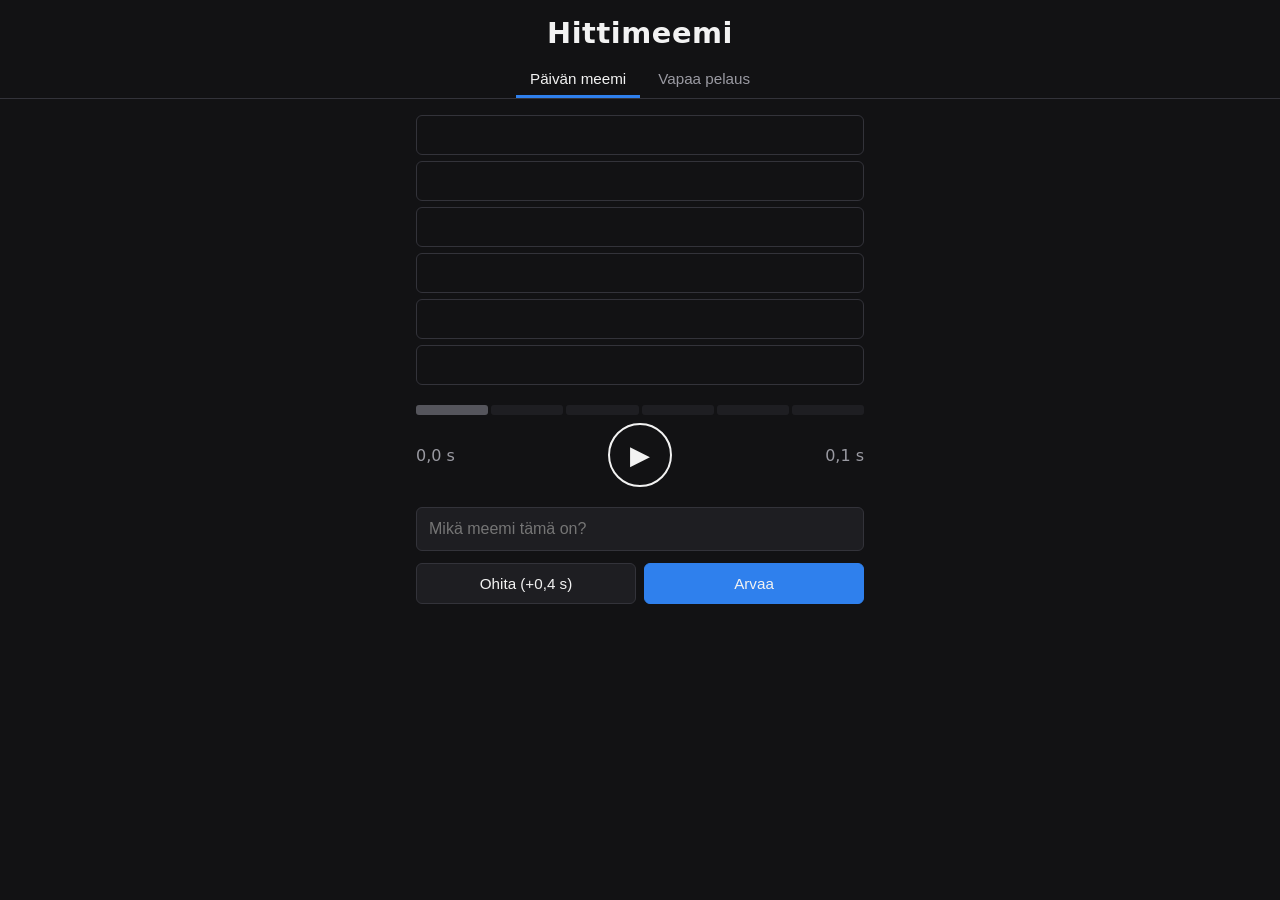
==== index.html @ 95fd3cf7 "First Version" ====
<!doctype html>
<html lang="fi">
<head>
  <meta charset="utf-8">
  <meta name="viewport" content="width=device-width, initial-scale=1">
  <title>Hittimeemi</title>
  <link rel="stylesheet" href="style.css">
</head>
<body>
  <header>
    <h1>Hittimeemi</h1>
    <nav class="modes">
      <button data-mode="daily" class="active">Päivän meemi</button>
      <button data-mode="free">Vapaa pelaus</button>
    </nav>
  </header>

  <main>
    <ol id="board"></ol>

    <div id="bar"></div>
    <div class="player">
      <span id="time">0,0 s</span>
      <button id="play" aria-label="Soita">▶</button>
      <span id="limit">0,1 s</span>
    </div>

    <div id="input-area">
      <div class="search">
        <input id="guess" type="text" autocomplete="off" placeholder="Mikä meemi tämä on?">
        <ul id="suggestions" hidden></ul>
      </div>
      <div class="actions">
        <button id="skip">Ohita (+0,4 s)</button>
        <button id="submit" class="primary">Arvaa</button>
      </div>
      <p id="message"></p>
    </div>

    <div id="result" hidden>
      <h2 id="result-title"></h2>
      <p id="result-answer"></p>
      <div class="actions">
        <button id="play-full">▶ Kuuntele koko pätkä</button>
        <button id="share" class="primary">Jaa tulos</button>
        <button id="next" class="primary">Seuraava meemi</button>
      </div>
      <p id="countdown"></p>
      <div id="stats"></div>
    </div>

    <div id="yt-wrap"><div id="yt-player"></div></div>
  </main>

  <script src="memes.js"></script>
  <script src="game.js"></script>
</body>
</html>
---- style.css ----
:root {
  --bg: #121214;
  --panel: #1e1e22;
  --border: #33333a;
  --text: #f2f2f2;
  --muted: #9a9aa2;
  --accent: #2f80ed;
  --green: #3cb371;
  --red: #e5484d;
  --grey: #55555c;
}

* { box-sizing: border-box; }

body {
  margin: 0;
  background: var(--bg);
  color: var(--text);
  font-family: system-ui, -apple-system, "Segoe UI", sans-serif;
}

header {
  text-align: center;
  padding: 16px 16px 0;
  border-bottom: 1px solid var(--border);
}

h1 { margin: 0 0 12px; font-size: 1.8rem; letter-spacing: 0.02em; }

.modes { display: flex; justify-content: center; gap: 4px; }
.modes button {
  background: none;
  border: none;
  border-bottom: 3px solid transparent;
  color: var(--muted);
  padding: 8px 14px;
  font-size: 0.95rem;
  cursor: pointer;
}
.modes button.active { color: var(--text); border-bottom-color: var(--accent); }

main { max-width: 480px; margin: 0 auto; padding: 16px; }

#board { list-style: none; padding: 0; margin: 0 0 20px; display: grid; gap: 6px; }
#board li {
  min-height: 40px;
  border: 1px solid var(--border);
  border-radius: 6px;
  padding: 9px 12px;
  font-size: 0.95rem;
}
#board li.wrong { border-color: var(--red); }
#board li.skip { color: var(--muted); }
#board li.correct { border-color: var(--green); color: var(--green); font-weight: 600; }

#bar { display: flex; gap: 3px; height: 10px; margin-bottom: 8px; }
#bar .seg { flex: 1; background: var(--panel); border-radius: 3px; overflow: hidden; }
#bar .seg.unlocked { background: var(--grey); }
#bar .seg .fill { height: 100%; width: 0; background: var(--accent); }

.player {
  display: flex;
  align-items: center;
  justify-content: space-between;
  margin-bottom: 20px;
  color: var(--muted);
  font-variant-numeric: tabular-nums;
}

#play {
  width: 64px;
  height: 64px;
  border-radius: 50%;
  border: 2px solid var(--text);
  background: none;
  color: var(--text);
  font-size: 1.6rem;
  cursor: pointer;
}
#play:disabled { opacity: 0.4; cursor: default; }

.search { position: relative; }
#guess {
  width: 100%;
  padding: 12px;
  font-size: 1rem;
  background: var(--panel);
  color: var(--text);
  border: 1px solid var(--border);
  border-radius: 6px;
}
#guess:focus { outline: 2px solid var(--accent); border-color: transparent; }

#suggestions {
  position: absolute;
  bottom: 100%;
  left: 0;
  right: 0;
  margin: 0 0 4px;
  padding: 0;
  list-style: none;
  background: var(--panel);
  border: 1px solid var(--border);
  border-radius: 6px;
  max-height: 240px;
  overflow-y: auto;
  z-index: 10;
}
#suggestions li { padding: 10px 12px; cursor: pointer; }
#suggestions li:hover, #suggestions li.active { background: var(--border); }

.actions { display: flex; gap: 8px; justify-content: space-between; margin-top: 12px; flex-wrap: wrap; }
.actions button {
  flex: 1;
  padding: 11px 14px;
  font-size: 0.95rem;
  border-radius: 6px;
  border: 1px solid var(--border);
  background: var(--panel);
  color: var(--text);
  cursor: pointer;
}
.actions button.primary { background: var(--accent); border-color: var(--accent); }
.actions button:disabled { opacity: 0.4; cursor: default; }

#message { min-height: 1.4em; color: var(--muted); text-align: center; }

#result { text-align: center; }
#result h2 { margin: 0 0 6px; }
#result-answer { font-size: 1.2rem; margin: 0 0 8px; }
#countdown { color: var(--muted); }

/* YouTube-soitin on ruudun ulkopuolella arvailun ajan */
#yt-wrap { position: fixed; left: -10000px; top: 0; width: 320px; height: 180px; }
#yt-wrap.revealed { position: static; width: 100%; height: auto; aspect-ratio: 16 / 9; margin-top: 16px; }
#yt-wrap iframe { width: 100%; height: 100%; border: 0; border-radius: 6px; }

#stats { display: grid; grid-template-columns: repeat(4, 1fr); gap: 8px; margin-top: 16px; }
#stats div { background: var(--panel); border-radius: 6px; padding: 10px 4px; }
#stats b { display: block; font-size: 1.4rem; }
#stats span { font-size: 0.75rem; color: var(--muted); }
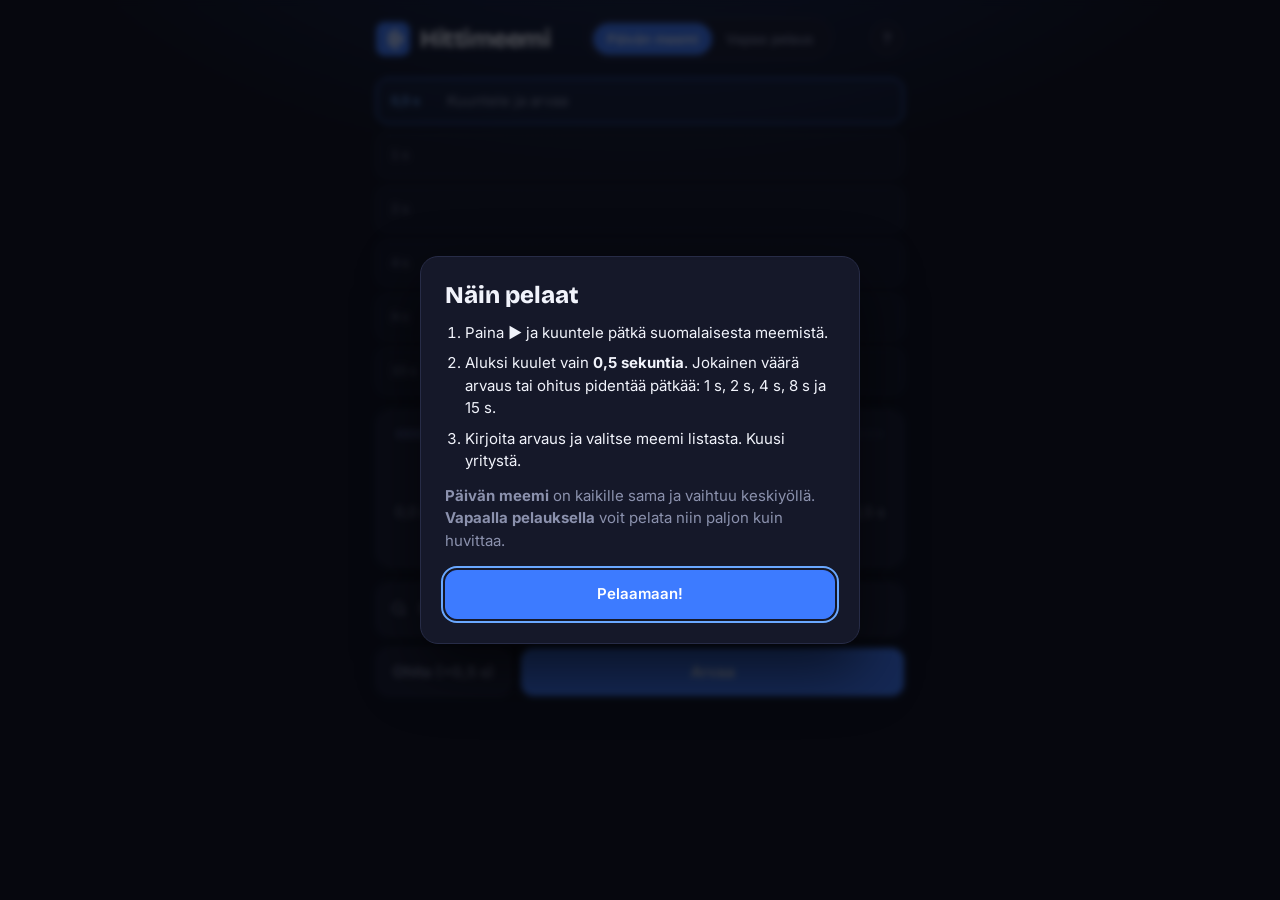
==== commit b2e2b32e: "Improvements" ====
--- a/index.html
+++ b/index.html
@@ -4,53 +4,98 @@
   <meta charset="utf-8">
   <meta name="viewport" content="width=device-width, initial-scale=1">
   <title>Hittimeemi</title>
+  <meta name="description" content="Tunnistatko suomimeemin puolessa sekunnissa? Uusi meemi joka päivä.">
+
+  <!-- Linkin esikatselu Discordissa, WhatsAppissa, X:ssä jne. -->
+  <meta property="og:type" content="website">
+  <meta property="og:site_name" content="Hittimeemi">
+  <meta property="og:title" content="Hittimeemi – arvaa suomimeemi">
+  <meta property="og:description" content="Tunnistatko suomimeemin puolessa sekunnissa? Uusi meemi joka päivä.">
+  <meta property="og:url" content="https://hittimeemi.kuirinlahti.dev/">
+  <meta property="og:image" content="https://hittimeemi.kuirinlahti.dev/og-image.png">
+  <meta property="og:image:width" content="1200">
+  <meta property="og:image:height" content="630">
+  <meta name="twitter:card" content="summary_large_image">
+  <meta name="theme-color" content="#2f80ed">
+
+  <link rel="icon" href="data:image/svg+xml,%3Csvg xmlns='http://www.w3.org/2000/svg' viewBox='0 0 32 32'%3E%3Crect width='32' height='32' rx='8' fill='%233d7bff'/%3E%3Cg fill='white'%3E%3Crect x='7' y='13' width='3' height='6' rx='1.5'/%3E%3Crect x='12' y='9' width='3' height='14' rx='1.5'/%3E%3Crect x='17' y='6' width='3' height='20' rx='1.5'/%3E%3Crect x='22' y='11' width='3' height='10' rx='1.5'/%3E%3C/g%3E%3C/svg%3E">
+  <link rel="preconnect" href="https://fonts.googleapis.com">
+  <link rel="preconnect" href="https://fonts.gstatic.com" crossorigin>
+  <link href="https://fonts.googleapis.com/css2?family=Bricolage+Grotesque:opsz,wght@12..96,700;12..96,800&family=Inter:wght@400;500;600&display=swap" rel="stylesheet">
   <link rel="stylesheet" href="style.css">
 </head>
 <body>
   <header>
-    <h1>Hittimeemi</h1>
-    <nav class="modes">
+    <div class="brand">
+      <svg class="logo" viewBox="0 0 32 32" aria-hidden="true">
+        <rect width="32" height="32" rx="8" />
+        <g><rect x="7" y="13" width="3" height="6" rx="1.5"/><rect x="12" y="9" width="3" height="14" rx="1.5"/><rect x="17" y="6" width="3" height="20" rx="1.5"/><rect x="22" y="11" width="3" height="10" rx="1.5"/></g>
+      </svg>
+      <h1>Hittimeemi</h1>
+    </div>
+    <nav class="modes" aria-label="Pelitila">
       <button data-mode="daily" class="active">Päivän meemi</button>
       <button data-mode="free">Vapaa pelaus</button>
     </nav>
+    <button id="help-btn" class="icon-btn" aria-label="Ohjeet">?</button>
   </header>
 
   <main>
     <ol id="board"></ol>
 
-    <div id="bar"></div>
-    <div class="player">
-      <span id="time">0,0 s</span>
-      <button id="play" aria-label="Soita">▶</button>
-      <span id="limit">0,1 s</span>
-    </div>
+    <section class="card player-card">
+      <div id="bar"></div>
+      <div id="ticks"></div>
+      <div class="player">
+        <span id="time">0,0 s</span>
+        <button id="play" aria-label="Soita">
+          <svg class="i-play" viewBox="0 0 24 24"><path d="M8 5.5v13a1 1 0 0 0 1.5.86l10.5-6.5a1 1 0 0 0 0-1.72L9.5 4.64A1 1 0 0 0 8 5.5Z"/></svg>
+          <svg class="i-stop" viewBox="0 0 24 24"><rect x="6" y="6" width="12" height="12" rx="2.5"/></svg>
+        </button>
+        <span id="limit">0,1 s</span>
+      </div>
+    </section>
 
-    <div id="input-area">
+    <section id="input-area">
       <div class="search">
-        <input id="guess" type="text" autocomplete="off" placeholder="Mikä meemi tämä on?">
+        <svg class="search-icon" viewBox="0 0 24 24" aria-hidden="true"><circle cx="11" cy="11" r="7"/><path d="m20 20-3.5-3.5"/></svg>
+        <input id="guess" type="text" autocomplete="off" spellcheck="false" placeholder="Mikä meemi tämä on?">
         <ul id="suggestions" hidden></ul>
       </div>
       <div class="actions">
-        <button id="skip">Ohita (+0,4 s)</button>
-        <button id="submit" class="primary">Arvaa</button>
+        <button id="skip" class="btn">Ohita</button>
+        <button id="submit" class="btn primary">Arvaa</button>
       </div>
-      <p id="message"></p>
-    </div>
+      <p id="message" role="status"></p>
+    </section>
 
-    <div id="result" hidden>
+    <section id="result" class="card" hidden>
+      <div id="result-emoji"></div>
       <h2 id="result-title"></h2>
       <p id="result-answer"></p>
+      <div id="result-squares"></div>
       <div class="actions">
-        <button id="play-full">▶ Kuuntele koko pätkä</button>
-        <button id="share" class="primary">Jaa tulos</button>
-        <button id="next" class="primary">Seuraava meemi</button>
+        <button id="play-full" class="btn">Kuuntele pidempi pätkä</button>
+        <button id="share" class="btn primary">Jaa tulos</button>
+        <button id="next" class="btn primary">Seuraava meemi →</button>
       </div>
       <p id="countdown"></p>
       <div id="stats"></div>
-    </div>
+    </section>
 
     <div id="yt-wrap"><div id="yt-player"></div></div>
   </main>
+
+  <dialog id="help">
+    <h2>Näin pelaat</h2>
+    <ol>
+      <li>Paina <b>▶</b> ja kuuntele pätkä suomalaisesta meemistä.</li>
+      <li>Aluksi kuulet vain <b id="help-first"></b>. Jokainen väärä arvaus tai ohitus pidentää pätkää: <span id="help-steps"></span>.</li>
+      <li>Kirjoita arvaus ja valitse meemi listasta. Kuusi yritystä.</li>
+    </ol>
+    <p><b>Päivän meemi</b> on kaikille sama ja vaihtuu keskiyöllä. <b>Vapaalla pelauksella</b> voit pelata niin paljon kuin huvittaa.</p>
+    <form method="dialog"><button class="btn primary">Pelaamaan!</button></form>
+  </dialog>
 
   <script src="memes.js"></script>
   <script src="game.js"></script>
--- a/style.css
+++ b/style.css
@@ -1,141 +1,315 @@
 :root {
-  --bg: #121214;
-  --panel: #1e1e22;
-  --border: #33333a;
-  --text: #f2f2f2;
-  --muted: #9a9aa2;
-  --accent: #2f80ed;
-  --green: #3cb371;
-  --red: #e5484d;
-  --grey: #55555c;
+  --bg: #0b0d17;
+  --surface: #151829;
+  --surface-2: #1c2036;
+  --border: #272c47;
+  --text: #f1f3fb;
+  --muted: #8b91ad;
+  --accent: #3d7bff;
+  --accent-2: #6aa8ff;
+  --green: #34d399;
+  --red: #f87171;
+  --skip: #5b6180;
+  --radius: 14px;
+  --display: "Bricolage Grotesque", system-ui, sans-serif;
 }
 
 * { box-sizing: border-box; }
+[hidden] { display: none !important; }
+:focus-visible { outline: 2px solid var(--accent-2); outline-offset: 2px; }
 
 body {
   margin: 0;
-  background: var(--bg);
+  min-height: 100vh;
   color: var(--text);
-  font-family: system-ui, -apple-system, "Segoe UI", sans-serif;
-}
+  font: 15px/1.5 Inter, system-ui, -apple-system, "Segoe UI", sans-serif;
+  background:
+    radial-gradient(900px 500px at 50% -180px, rgba(61, 123, 255, 0.28), transparent 70%),
+    var(--bg);
+  background-attachment: fixed;
+}
+
+button, input { font: inherit; color: inherit; }
+button { cursor: pointer; }
+
+/* ---------- Yläpalkki ---------- */
 
 header {
-  text-align: center;
-  padding: 16px 16px 0;
-  border-bottom: 1px solid var(--border);
-}
-
-h1 { margin: 0 0 12px; font-size: 1.8rem; letter-spacing: 0.02em; }
-
-.modes { display: flex; justify-content: center; gap: 4px; }
+  max-width: 560px;
+  margin: 0 auto;
+  padding: 18px 16px 6px;
+  display: grid;
+  grid-template-columns: auto 1fr auto;
+  align-items: center;
+  gap: 12px;
+}
+
+.brand { display: flex; align-items: center; gap: 10px; }
+.logo { width: 34px; height: 34px; }
+.logo rect:first-child { fill: var(--accent); }
+.logo g { fill: #fff; }
+h1 { margin: 0; font: 800 1.55rem/1 var(--display); letter-spacing: -0.02em; }
+
+.modes {
+  justify-self: center;
+  display: flex;
+  padding: 4px;
+  background: var(--surface);
+  border: 1px solid var(--border);
+  border-radius: 999px;
+}
 .modes button {
+  border: 0;
   background: none;
-  border: none;
-  border-bottom: 3px solid transparent;
-  color: var(--muted);
-  padding: 8px 14px;
-  font-size: 0.95rem;
-  cursor: pointer;
-}
-.modes button.active { color: var(--text); border-bottom-color: var(--accent); }
-
-main { max-width: 480px; margin: 0 auto; padding: 16px; }
-
-#board { list-style: none; padding: 0; margin: 0 0 20px; display: grid; gap: 6px; }
+  color: var(--muted);
+  padding: 6px 14px;
+  border-radius: 999px;
+  font-size: 0.85rem;
+  font-weight: 500;
+  white-space: nowrap;
+  transition: background 0.15s, color 0.15s;
+}
+.modes button.active { background: var(--accent); color: #fff; }
+.modes button:not(.active):hover { color: var(--text); }
+
+.icon-btn {
+  width: 34px;
+  height: 34px;
+  border-radius: 50%;
+  border: 1px solid var(--border);
+  background: var(--surface);
+  color: var(--muted);
+  font-weight: 600;
+}
+.icon-btn:hover { color: var(--text); border-color: var(--muted); }
+
+@media (max-width: 480px) {
+  header { grid-template-columns: 1fr auto; }
+  .modes { grid-column: 1 / -1; grid-row: 2; width: 100%; }
+  .modes button { flex: 1; }
+}
+
+main { max-width: 560px; margin: 0 auto; padding: 12px 16px 48px; }
+
+.card {
+  background: var(--surface);
+  border: 1px solid var(--border);
+  border-radius: var(--radius);
+  padding: 18px;
+}
+
+/* ---------- Arvausrivit ---------- */
+
+#board { list-style: none; padding: 0; margin: 0 0 16px; display: grid; gap: 8px; }
 #board li {
-  min-height: 40px;
-  border: 1px solid var(--border);
-  border-radius: 6px;
-  padding: 9px 12px;
-  font-size: 0.95rem;
-}
-#board li.wrong { border-color: var(--red); }
-#board li.skip { color: var(--muted); }
-#board li.correct { border-color: var(--green); color: var(--green); font-weight: 600; }
-
-#bar { display: flex; gap: 3px; height: 10px; margin-bottom: 8px; }
-#bar .seg { flex: 1; background: var(--panel); border-radius: 3px; overflow: hidden; }
-#bar .seg.unlocked { background: var(--grey); }
-#bar .seg .fill { height: 100%; width: 0; background: var(--accent); }
-
-.player {
   display: flex;
   align-items: center;
-  justify-content: space-between;
-  margin-bottom: 20px;
-  color: var(--muted);
+  gap: 12px;
+  min-height: 46px;
+  padding: 0 14px;
+  border-radius: 12px;
+  background: rgba(21, 24, 41, 0.6);
+  border: 1px dashed var(--border);
+  color: var(--muted);
+}
+#board .len {
+  flex: none;
+  width: 44px;
+  font-size: 0.78rem;
+  font-weight: 600;
   font-variant-numeric: tabular-nums;
-}
+  opacity: 0.6;
+}
+#board .txt { flex: 1; min-width: 0; overflow: hidden; text-overflow: ellipsis; white-space: nowrap; }
+#board .icon { flex: none; font-weight: 700; }
+
+#board li.current { border: 1px solid var(--accent); background: rgba(61, 123, 255, 0.08); }
+#board li.current .len { color: var(--accent-2); opacity: 1; }
+#board li.wrong, #board li.skip, #board li.correct { border-style: solid; background: var(--surface); color: var(--text); }
+#board li.wrong { border-color: rgba(248, 113, 113, 0.45); }
+#board li.wrong .icon { color: var(--red); }
+#board li.skip { color: var(--muted); }
+#board li.correct { border-color: var(--green); background: rgba(52, 211, 153, 0.1); font-weight: 600; }
+#board li.correct .icon, #board li.correct .len { color: var(--green); opacity: 1; }
+
+/* ---------- Soitin ---------- */
+
+.player-card { margin-bottom: 16px; }
+
+#bar { display: flex; gap: 5px; height: 10px; }
+#bar .seg { flex: 1; background: var(--surface-2); border-radius: 99px; overflow: hidden; }
+#bar .seg.unlocked { background: #2e3557; }
+#bar .seg .fill { height: 100%; width: 0; background: linear-gradient(90deg, var(--accent), var(--accent-2)); }
+
+#ticks { display: flex; gap: 5px; margin-top: 6px; }
+#ticks span {
+  flex: 1;
+  text-align: center;
+  font-size: 0.7rem;
+  color: var(--muted);
+  opacity: 0.45;
+  font-variant-numeric: tabular-nums;
+}
+#ticks span.unlocked { opacity: 1; }
+
+.player {
+  display: grid;
+  grid-template-columns: 1fr auto 1fr;
+  align-items: center;
+  margin-top: 14px;
+  color: var(--muted);
+  font-variant-numeric: tabular-nums;
+  font-size: 0.9rem;
+}
+#limit { text-align: right; }
 
 #play {
-  width: 64px;
-  height: 64px;
+  position: relative;
+  width: 72px;
+  height: 72px;
   border-radius: 50%;
-  border: 2px solid var(--text);
-  background: none;
-  color: var(--text);
-  font-size: 1.6rem;
-  cursor: pointer;
-}
-#play:disabled { opacity: 0.4; cursor: default; }
+  border: 0;
+  background: linear-gradient(145deg, var(--accent-2), var(--accent));
+  box-shadow: 0 8px 28px rgba(61, 123, 255, 0.45);
+  display: grid;
+  place-items: center;
+  transition: transform 0.12s;
+}
+#play:hover { transform: scale(1.05); }
+#play:active { transform: scale(0.96); }
+#play svg { width: 30px; height: 30px; fill: #fff; }
+#play .i-play { margin-left: 3px; }
+#play .i-stop, #play.playing .i-play { display: none; }
+#play.playing .i-stop { display: block; }
+#play.playing::after {
+  content: "";
+  position: absolute;
+  inset: 0;
+  border-radius: 50%;
+  border: 2px solid var(--accent-2);
+  animation: pulse 1s ease-out infinite;
+}
+@keyframes pulse { to { transform: scale(1.45); opacity: 0; } }
+
+/* ---------- Arvauskenttä ---------- */
 
 .search { position: relative; }
+.search-icon {
+  position: absolute;
+  left: 14px;
+  top: 50%;
+  width: 18px;
+  height: 18px;
+  transform: translateY(-50%);
+  fill: none;
+  stroke: var(--muted);
+  stroke-width: 2;
+  stroke-linecap: round;
+  pointer-events: none;
+}
 #guess {
   width: 100%;
-  padding: 12px;
-  font-size: 1rem;
-  background: var(--panel);
-  color: var(--text);
-  border: 1px solid var(--border);
-  border-radius: 6px;
-}
-#guess:focus { outline: 2px solid var(--accent); border-color: transparent; }
+  padding: 14px 14px 14px 42px;
+  background: var(--surface);
+  border: 1px solid var(--border);
+  border-radius: 12px;
+  outline: none;
+  transition: border-color 0.15s, box-shadow 0.15s;
+}
+#guess::placeholder { color: var(--muted); }
+#guess:focus { border-color: var(--accent); box-shadow: 0 0 0 3px rgba(61, 123, 255, 0.25); }
 
 #suggestions {
   position: absolute;
-  bottom: 100%;
+  top: calc(100% + 6px);
   left: 0;
   right: 0;
-  margin: 0 0 4px;
-  padding: 0;
+  margin: 0;
+  padding: 6px;
   list-style: none;
-  background: var(--panel);
-  border: 1px solid var(--border);
-  border-radius: 6px;
-  max-height: 240px;
+  background: var(--surface-2);
+  border: 1px solid var(--border);
+  border-radius: 12px;
+  box-shadow: 0 12px 32px rgba(0, 0, 0, 0.45);
+  max-height: 260px;
   overflow-y: auto;
   z-index: 10;
 }
-#suggestions li { padding: 10px 12px; cursor: pointer; }
-#suggestions li:hover, #suggestions li.active { background: var(--border); }
-
-.actions { display: flex; gap: 8px; justify-content: space-between; margin-top: 12px; flex-wrap: wrap; }
-.actions button {
+#suggestions li { padding: 9px 10px; border-radius: 8px; cursor: pointer; }
+#suggestions li:hover, #suggestions li.active { background: rgba(61, 123, 255, 0.18); }
+
+.actions { display: flex; gap: 10px; margin-top: 12px; flex-wrap: wrap; }
+.btn {
   flex: 1;
-  padding: 11px 14px;
-  font-size: 0.95rem;
-  border-radius: 6px;
-  border: 1px solid var(--border);
-  background: var(--panel);
-  color: var(--text);
-  cursor: pointer;
-}
-.actions button.primary { background: var(--accent); border-color: var(--accent); }
-.actions button:disabled { opacity: 0.4; cursor: default; }
-
-#message { min-height: 1.4em; color: var(--muted); text-align: center; }
-
-#result { text-align: center; }
-#result h2 { margin: 0 0 6px; }
-#result-answer { font-size: 1.2rem; margin: 0 0 8px; }
-#countdown { color: var(--muted); }
+  padding: 12px 16px;
+  border-radius: 12px;
+  border: 1px solid var(--border);
+  background: var(--surface);
+  font-weight: 600;
+  white-space: nowrap;
+  transition: background 0.15s, border-color 0.15s, transform 0.1s;
+}
+.btn:hover { border-color: var(--muted); }
+.btn:active { transform: translateY(1px); }
+.btn.primary { background: var(--accent); border-color: var(--accent); color: #fff; }
+.btn.primary:hover { background: #4f88ff; }
+#skip { flex: 0 1 auto; color: var(--muted); }
+
+#message { min-height: 1.5em; margin: 12px 0 0; color: var(--muted); text-align: center; font-size: 0.9rem; }
+
+/* ---------- Tulos ---------- */
+
+#result { text-align: center; padding: 24px 18px; }
+#result-emoji { font-size: 2.6rem; line-height: 1; }
+#result h2 { margin: 10px 0 4px; font: 800 1.6rem/1.2 var(--display); }
+#result-answer {
+  margin: 0 0 14px;
+  font-size: 1.1rem;
+  font-weight: 600;
+  color: var(--accent-2);
+}
+#result-squares { font-size: 1.5rem; letter-spacing: 3px; }
+#result .actions { margin-top: 18px; }
+#countdown { margin: 16px 0 0; color: var(--muted); font-size: 0.9rem; font-variant-numeric: tabular-nums; }
+
+#stats {
+  display: grid;
+  grid-template-columns: repeat(4, 1fr);
+  gap: 8px;
+  margin-top: 16px;
+  padding-top: 16px;
+  border-top: 1px solid var(--border);
+}
+#stats b { display: block; font: 800 1.5rem/1.2 var(--display); }
+#stats span { font-size: 0.72rem; color: var(--muted); }
 
 /* YouTube-soitin on ruudun ulkopuolella arvailun ajan */
 #yt-wrap { position: fixed; left: -10000px; top: 0; width: 320px; height: 180px; }
-#yt-wrap.revealed { position: static; width: 100%; height: auto; aspect-ratio: 16 / 9; margin-top: 16px; }
-#yt-wrap iframe { width: 100%; height: 100%; border: 0; border-radius: 6px; }
-
-#stats { display: grid; grid-template-columns: repeat(4, 1fr); gap: 8px; margin-top: 16px; }
-#stats div { background: var(--panel); border-radius: 6px; padding: 10px 4px; }
-#stats b { display: block; font-size: 1.4rem; }
-#stats span { font-size: 0.75rem; color: var(--muted); }
+#yt-wrap.revealed {
+  position: static;
+  width: 100%;
+  height: auto;
+  aspect-ratio: 16 / 9;
+  margin-top: 16px;
+  border-radius: var(--radius);
+  overflow: hidden;
+  border: 1px solid var(--border);
+}
+#yt-wrap iframe { width: 100%; height: 100%; border: 0; display: block; }
+
+/* ---------- Ohjeet ---------- */
+
+dialog {
+  width: min(440px, calc(100% - 32px));
+  padding: 24px;
+  color: var(--text);
+  background: var(--surface);
+  border: 1px solid var(--border);
+  border-radius: 18px;
+  box-shadow: 0 24px 60px rgba(0, 0, 0, 0.6);
+}
+dialog::backdrop { background: rgba(5, 6, 12, 0.7); backdrop-filter: blur(3px); }
+dialog h2 { margin: 0 0 12px; font: 800 1.5rem/1.2 var(--display); }
+dialog ol { padding-left: 20px; margin: 0 0 12px; display: grid; gap: 8px; }
+dialog p { color: var(--muted); margin: 0 0 18px; }
+dialog form { display: flex; }
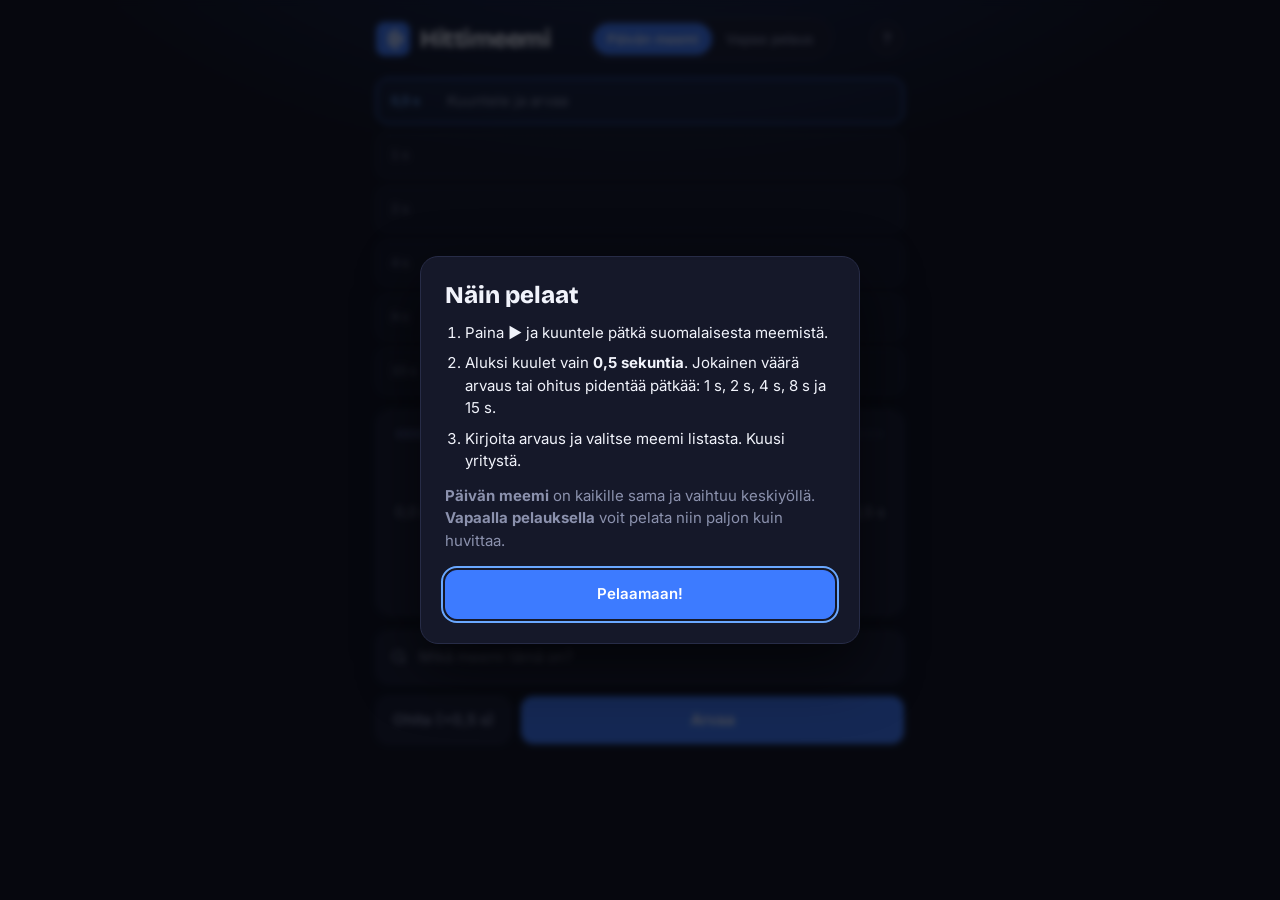
==== commit 05dd76d4: "More memes" ====
--- a/index.html
+++ b/index.html
@@ -52,7 +52,17 @@
           <svg class="i-play" viewBox="0 0 24 24"><path d="M8 5.5v13a1 1 0 0 0 1.5.86l10.5-6.5a1 1 0 0 0 0-1.72L9.5 4.64A1 1 0 0 0 8 5.5Z"/></svg>
           <svg class="i-stop" viewBox="0 0 24 24"><rect x="6" y="6" width="12" height="12" rx="2.5"/></svg>
         </button>
-        <span id="limit">0,1 s</span>
+        <span id="limit">0,5 s</span>
+      </div>
+      <div class="volume">
+        <button id="mute" class="vol-btn" aria-label="Mykistä">
+          <svg viewBox="0 0 24 24" aria-hidden="true">
+            <path class="speaker" d="M4 9h3.5L12 5v14l-4.5-4H4z"/>
+            <path class="wave" d="M15.5 8.5a5 5 0 0 1 0 7M18 6a8.5 8.5 0 0 1 0 12"/>
+            <path class="cross" d="m16 9.5 5 5m0-5-5 5"/>
+          </svg>
+        </button>
+        <input id="volume" type="range" min="0" max="100" step="1" aria-label="Äänenvoimakkuus">
       </div>
     </section>
 
--- a/style.css
+++ b/style.css
@@ -191,6 +191,63 @@
 }
 @keyframes pulse { to { transform: scale(1.45); opacity: 0; } }
 
+/* Äänenvoimakkuus */
+.volume {
+  display: flex;
+  align-items: center;
+  gap: 10px;
+  max-width: 260px;
+  margin: 16px auto 0;
+}
+.vol-btn {
+  flex: none;
+  width: 32px;
+  height: 32px;
+  padding: 0;
+  border: 0;
+  border-radius: 8px;
+  background: none;
+  display: grid;
+  place-items: center;
+  color: var(--muted);
+}
+.vol-btn:hover { color: var(--text); background: var(--surface-2); }
+.vol-btn svg { width: 20px; height: 20px; }
+.vol-btn .speaker { fill: currentColor; }
+.vol-btn .wave, .vol-btn .cross { fill: none; stroke: currentColor; stroke-width: 2; stroke-linecap: round; }
+.vol-btn .cross, .vol-btn.muted .wave { display: none; }
+.vol-btn.muted .cross { display: inline; }
+
+#volume {
+  --val: 80%;
+  flex: 1;
+  height: 6px;
+  margin: 0;
+  border-radius: 99px;
+  background: linear-gradient(90deg, var(--accent) var(--val), var(--surface-2) var(--val));
+  appearance: none;
+  -webkit-appearance: none;
+  cursor: pointer;
+}
+#volume::-webkit-slider-thumb {
+  -webkit-appearance: none;
+  width: 16px;
+  height: 16px;
+  border-radius: 50%;
+  background: #fff;
+  border: 0;
+  box-shadow: 0 1px 4px rgba(0, 0, 0, 0.5);
+}
+#volume::-moz-range-thumb {
+  width: 16px;
+  height: 16px;
+  border-radius: 50%;
+  background: #fff;
+  border: 0;
+  box-shadow: 0 1px 4px rgba(0, 0, 0, 0.5);
+}
+#volume::-moz-range-track { background: transparent; }
+
 /* ---------- Arvauskenttä ---------- */
 
 .search { position: relative; }
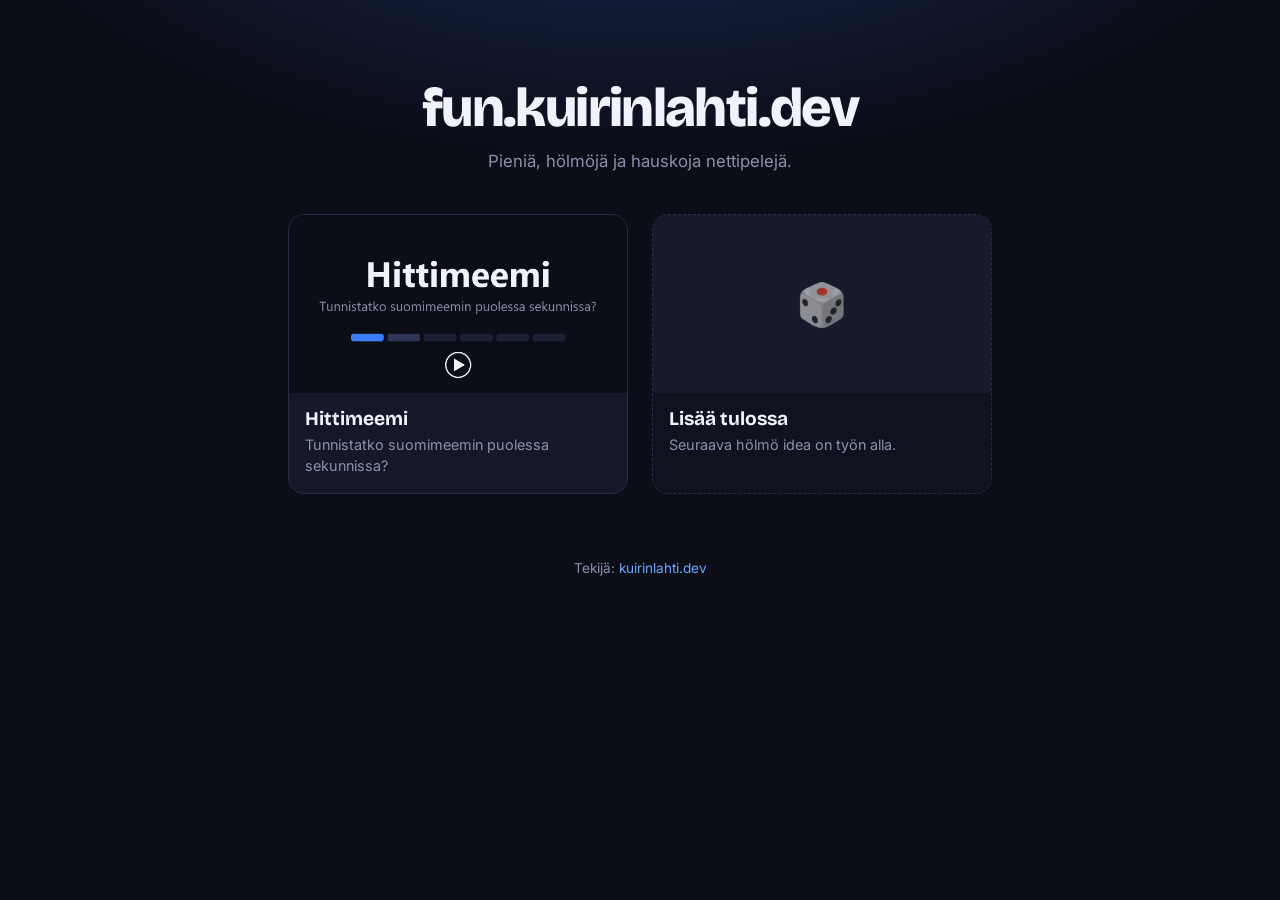
==== commit 6e1a1d73: "Rework the page for multiple games" ====
--- a/index.html
+++ b/index.html
@@ -3,111 +3,52 @@
 <head>
   <meta charset="utf-8">
   <meta name="viewport" content="width=device-width, initial-scale=1">
-  <title>Hittimeemi</title>
-  <meta name="description" content="Tunnistatko suomimeemin puolessa sekunnissa? Uusi meemi joka päivä.">
+  <title>fun.kuirinlahti.dev</title>
+  <meta name="description" content="Pieniä, hölmöjä ja hauskoja nettipelejä.">
 
   <!-- Linkin esikatselu Discordissa, WhatsAppissa, X:ssä jne. -->
   <meta property="og:type" content="website">
-  <meta property="og:site_name" content="Hittimeemi">
-  <meta property="og:title" content="Hittimeemi – arvaa suomimeemi">
-  <meta property="og:description" content="Tunnistatko suomimeemin puolessa sekunnissa? Uusi meemi joka päivä.">
-  <meta property="og:url" content="https://hittimeemi.kuirinlahti.dev/">
-  <meta property="og:image" content="https://hittimeemi.kuirinlahti.dev/og-image.png">
+  <meta property="og:site_name" content="fun.kuirinlahti.dev">
+  <meta property="og:title" content="fun.kuirinlahti.dev">
+  <meta property="og:description" content="Pieniä, hölmöjä ja hauskoja nettipelejä.">
+  <meta property="og:url" content="https://fun.kuirinlahti.dev/">
+  <meta property="og:image" content="https://fun.kuirinlahti.dev/og-image.png">
   <meta property="og:image:width" content="1200">
   <meta property="og:image:height" content="630">
   <meta name="twitter:card" content="summary_large_image">
   <meta name="theme-color" content="#2f80ed">
 
-  <link rel="icon" href="data:image/svg+xml,%3Csvg xmlns='http://www.w3.org/2000/svg' viewBox='0 0 32 32'%3E%3Crect width='32' height='32' rx='8' fill='%233d7bff'/%3E%3Cg fill='white'%3E%3Crect x='7' y='13' width='3' height='6' rx='1.5'/%3E%3Crect x='12' y='9' width='3' height='14' rx='1.5'/%3E%3Crect x='17' y='6' width='3' height='20' rx='1.5'/%3E%3Crect x='22' y='11' width='3' height='10' rx='1.5'/%3E%3C/g%3E%3C/svg%3E">
+  <link rel="icon" href="data:image/svg+xml,%3Csvg xmlns='http://www.w3.org/2000/svg' viewBox='0 0 32 32'%3E%3Crect width='32' height='32' rx='8' fill='%233d7bff'/%3E%3Ctext x='16' y='23' font-size='18' text-anchor='middle'%3E%F0%9F%8E%B2%3C/text%3E%3C/svg%3E">
   <link rel="preconnect" href="https://fonts.googleapis.com">
   <link rel="preconnect" href="https://fonts.gstatic.com" crossorigin>
   <link href="https://fonts.googleapis.com/css2?family=Bricolage+Grotesque:opsz,wght@12..96,700;12..96,800&family=Inter:wght@400;500;600&display=swap" rel="stylesheet">
-  <link rel="stylesheet" href="style.css">
+  <link rel="stylesheet" href="home.css">
 </head>
 <body>
   <header>
-    <div class="brand">
-      <svg class="logo" viewBox="0 0 32 32" aria-hidden="true">
-        <rect width="32" height="32" rx="8" />
-        <g><rect x="7" y="13" width="3" height="6" rx="1.5"/><rect x="12" y="9" width="3" height="14" rx="1.5"/><rect x="17" y="6" width="3" height="20" rx="1.5"/><rect x="22" y="11" width="3" height="10" rx="1.5"/></g>
-      </svg>
-      <h1>Hittimeemi</h1>
-    </div>
-    <nav class="modes" aria-label="Pelitila">
-      <button data-mode="daily" class="active">Päivän meemi</button>
-      <button data-mode="free">Vapaa pelaus</button>
-    </nav>
-    <button id="help-btn" class="icon-btn" aria-label="Ohjeet">?</button>
+    <h1>fun.kuirinlahti.dev</h1>
+    <p>Pieniä, hölmöjä ja hauskoja nettipelejä.</p>
   </header>
 
-  <main>
-    <ol id="board"></ol>
+  <main class="games">
+    <!-- Uusi peli: kopioi tämä <a>-lohko, vaihda linkki, kuva, nimi ja kuvaus -->
+    <a class="game" href="hittimeemi/">
+      <img src="hittimeemi/og-image.png" alt="" loading="lazy">
+      <div class="info">
+        <h2>Hittimeemi</h2>
+        <p>Tunnistatko suomimeemin puolessa sekunnissa?</p>
+      </div>
+    </a>
 
-    <section class="card player-card">
-      <div id="bar"></div>
-      <div id="ticks"></div>
-      <div class="player">
-        <span id="time">0,0 s</span>
-        <button id="play" aria-label="Soita">
-          <svg class="i-play" viewBox="0 0 24 24"><path d="M8 5.5v13a1 1 0 0 0 1.5.86l10.5-6.5a1 1 0 0 0 0-1.72L9.5 4.64A1 1 0 0 0 8 5.5Z"/></svg>
-          <svg class="i-stop" viewBox="0 0 24 24"><rect x="6" y="6" width="12" height="12" rx="2.5"/></svg>
-        </button>
-        <span id="limit">0,5 s</span>
+    <div class="game soon">
+      <div class="placeholder">🎲</div>
+      <div class="info">
+        <h2>Lisää tulossa</h2>
+        <p>Seuraava hölmö idea on työn alla.</p>
       </div>
-      <div class="volume">
-        <button id="mute" class="vol-btn" aria-label="Mykistä">
-          <svg viewBox="0 0 24 24" aria-hidden="true">
-            <path class="speaker" d="M4 9h3.5L12 5v14l-4.5-4H4z"/>
-            <path class="wave" d="M15.5 8.5a5 5 0 0 1 0 7M18 6a8.5 8.5 0 0 1 0 12"/>
-            <path class="cross" d="m16 9.5 5 5m0-5-5 5"/>
-          </svg>
-        </button>
-        <input id="volume" type="range" min="0" max="100" step="1" aria-label="Äänenvoimakkuus">
-      </div>
-    </section>
-
-    <section id="input-area">
-      <div class="search">
-        <svg class="search-icon" viewBox="0 0 24 24" aria-hidden="true"><circle cx="11" cy="11" r="7"/><path d="m20 20-3.5-3.5"/></svg>
-        <input id="guess" type="text" autocomplete="off" spellcheck="false" placeholder="Mikä meemi tämä on?">
-        <ul id="suggestions" hidden></ul>
-      </div>
-      <div class="actions">
-        <button id="skip" class="btn">Ohita</button>
-        <button id="submit" class="btn primary">Arvaa</button>
-      </div>
-      <p id="message" role="status"></p>
-    </section>
-
-    <section id="result" class="card" hidden>
-      <div id="result-emoji"></div>
-      <h2 id="result-title"></h2>
-      <p id="result-answer"></p>
-      <div id="result-squares"></div>
-      <div class="actions">
-        <button id="play-full" class="btn">Kuuntele pidempi pätkä</button>
-        <button id="share" class="btn primary">Jaa tulos</button>
-        <button id="next" class="btn primary">Seuraava meemi →</button>
-      </div>
-      <p id="countdown"></p>
-      <div id="stats"></div>
-    </section>
-
-    <div id="yt-wrap"><div id="yt-player"></div></div>
+    </div>
   </main>
 
-  <dialog id="help">
-    <h2>Näin pelaat</h2>
-    <ol>
-      <li>Paina <b>▶</b> ja kuuntele pätkä suomalaisesta meemistä.</li>
-      <li>Aluksi kuulet vain <b id="help-first"></b>. Jokainen väärä arvaus tai ohitus pidentää pätkää: <span id="help-steps"></span>.</li>
-      <li>Kirjoita arvaus ja valitse meemi listasta. Kuusi yritystä.</li>
-    </ol>
-    <p><b>Päivän meemi</b> on kaikille sama ja vaihtuu keskiyöllä. <b>Vapaalla pelauksella</b> voit pelata niin paljon kuin huvittaa.</p>
-    <form method="dialog"><button class="btn primary">Pelaamaan!</button></form>
-  </dialog>
-
-  <script src="memes.js"></script>
-  <script src="game.js"></script>
+  <footer>Tekijä: <a href="https://www.kuirinlahti.dev">kuirinlahti.dev</a></footer>
 </body>
 </html>
--- a/home.css
+++ b/home.css
@@ -0,0 +1,75 @@
+:root {
+  --bg: #0b0d17;
+  --surface: #151829;
+  --surface-2: #1c2036;
+  --border: #272c47;
+  --text: #f1f3fb;
+  --muted: #8b91ad;
+  --accent: #3d7bff;
+  --accent-2: #6aa8ff;
+  --display: "Bricolage Grotesque", system-ui, sans-serif;
+}
+
+* { box-sizing: border-box; }
+
+body {
+  margin: 0;
+  min-height: 100vh;
+  color: var(--text);
+  font: 15px/1.5 Inter, system-ui, -apple-system, "Segoe UI", sans-serif;
+  background:
+    radial-gradient(1000px 520px at 50% -200px, rgba(61, 123, 255, 0.3), transparent 70%),
+    var(--bg);
+  background-attachment: fixed;
+}
+
+header { max-width: 1120px; margin: 0 auto; padding: 80px 24px 40px; text-align: center; }
+h1 { margin: 0; font: 800 clamp(2rem, 6vw, 3.4rem)/1.05 var(--display); letter-spacing: -0.03em; }
+header p { margin: 12px 0 0; color: var(--muted); font-size: 1.05rem; }
+
+.games {
+  max-width: 1120px;
+  margin: 0 auto;
+  padding: 0 24px 64px;
+  display: grid;
+  grid-template-columns: repeat(auto-fit, 340px);
+  justify-content: center;
+  gap: 24px;
+}
+
+.game {
+  display: flex;
+  flex-direction: column;
+  overflow: hidden;
+  border-radius: 16px;
+  background: var(--surface);
+  border: 1px solid var(--border);
+  color: inherit;
+  text-decoration: none;
+  transition: transform 0.15s, border-color 0.15s, box-shadow 0.15s;
+}
+a.game:hover {
+  transform: translateY(-3px);
+  border-color: var(--accent);
+  box-shadow: 0 12px 32px rgba(61, 123, 255, 0.2);
+}
+a.game:focus-visible { outline: 2px solid var(--accent-2); outline-offset: 3px; }
+
+.game img, .game .placeholder {
+  display: block;
+  width: 100%;
+  aspect-ratio: 1200 / 630;
+  object-fit: cover;
+  background: var(--surface-2);
+}
+.game .placeholder { display: grid; place-items: center; font-size: 2.6rem; opacity: 0.6; }
+
+.info { padding: 14px 16px 16px; }
+.info h2 { margin: 0; font: 700 1.2rem/1.2 var(--display); }
+.info p { margin: 4px 0 0; color: var(--muted); font-size: 0.9rem; }
+
+.game.soon { border-style: dashed; background: rgba(21, 24, 41, 0.5); }
+
+footer { padding: 0 16px 32px; text-align: center; color: var(--muted); font-size: 0.85rem; }
+footer a { color: var(--accent-2); text-decoration: none; }
+footer a:hover { text-decoration: underline; }
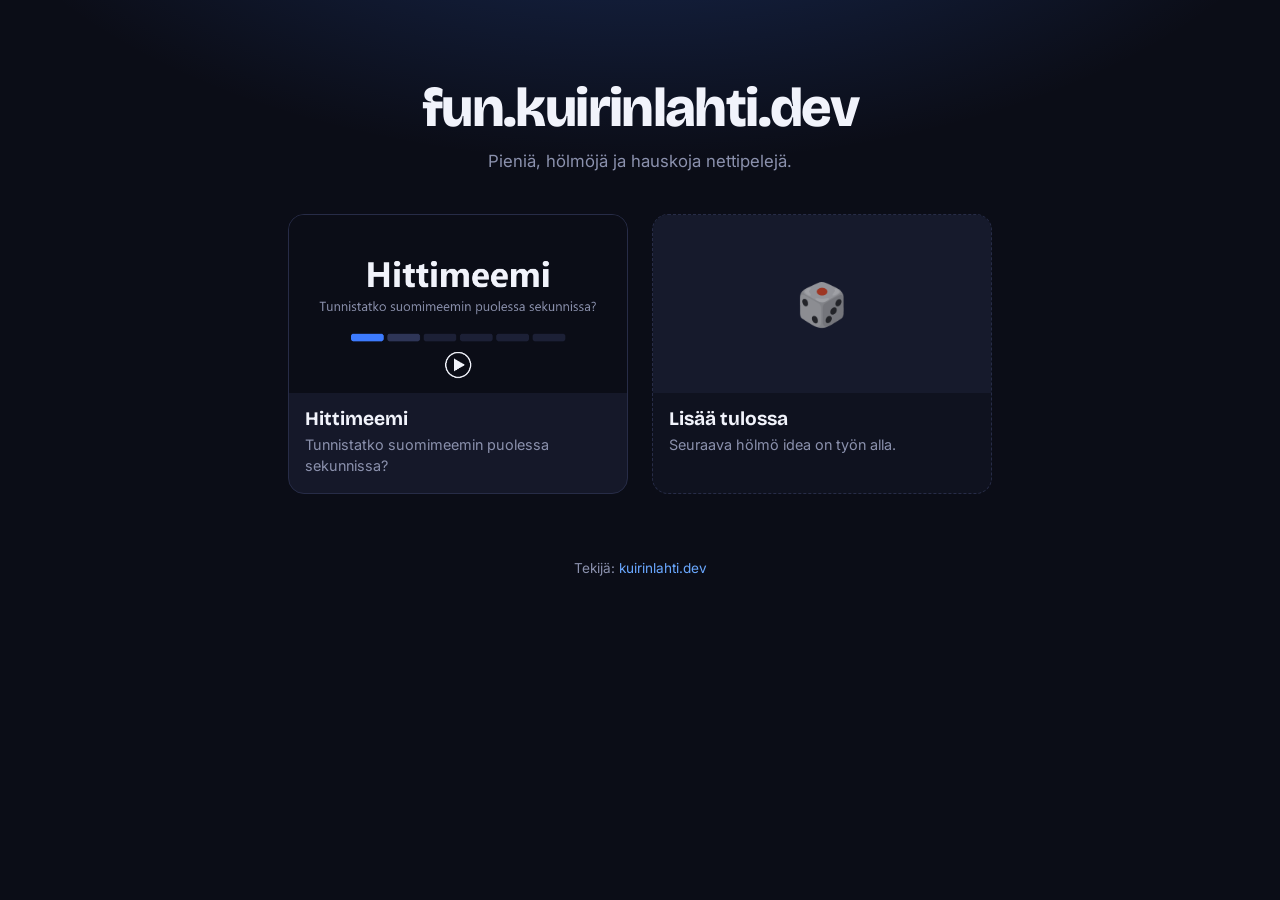
==== commit c2c31eec: "Multiple features" ====
--- a/index.html
+++ b/index.html
@@ -30,16 +30,8 @@
     <p>Pieniä, hölmöjä ja hauskoja nettipelejä.</p>
   </header>
 
-  <main class="games">
-    <!-- Uusi peli: kopioi tämä <a>-lohko, vaihda linkki, kuva, nimi ja kuvaus -->
-    <a class="game" href="hittimeemi/">
-      <img src="hittimeemi/og-image.png" alt="" loading="lazy">
-      <div class="info">
-        <h2>Hittimeemi</h2>
-        <p>Tunnistatko suomimeemin puolessa sekunnissa?</p>
-      </div>
-    </a>
-
+  <!-- Pelikortit tulevat tiedostosta ads/games.js — uusi peli lisätään sinne -->
+  <main class="games" id="games">
     <div class="game soon">
       <div class="placeholder">🎲</div>
       <div class="info">
@@ -50,5 +42,23 @@
   </main>
 
   <footer>Tekijä: <a href="https://www.kuirinlahti.dev">kuirinlahti.dev</a></footer>
+
+  <script>
+    // Ladataan pelilista aina tuoreena (ks. välimuistihuomio hittimeemi/index.html:ssä)
+    const list = document.createElement("script");
+    list.src = "ads/games.js?v=" + Date.now();
+    list.onload = () => {
+      const soon = document.querySelector("#games .soon");
+      for (const g of window.GAMES || []) {
+        const a = document.createElement("a");
+        a.className = "game";
+        a.href = g.url.replace(/^\//, ""); // suhteellinen, toimii myös paikallisesti
+        a.innerHTML = `<img src="${g.ad.replace(/^\//, "")}" alt="" loading="lazy">
+          <div class="info"><h2>${g.title}</h2><p>${g.tagline}</p></div>`;
+        soon.before(a);
+      }
+    };
+    document.body.appendChild(list);
+  </script>
 </body>
 </html>
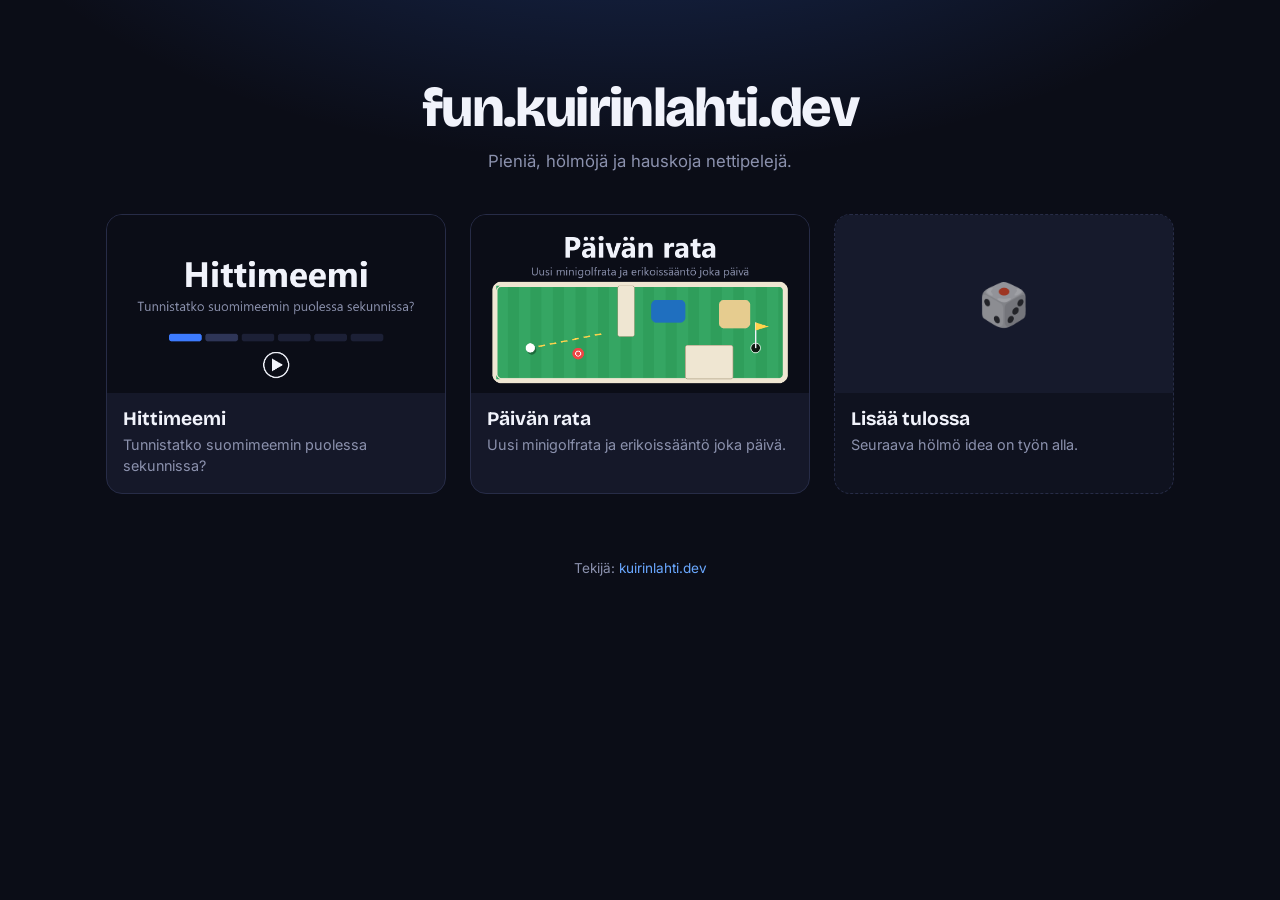
==== commit 1cf043cf: "ad fixes" ====
--- a/index.html
+++ b/index.html
@@ -30,7 +30,7 @@
     <p>Pieniä, hölmöjä ja hauskoja nettipelejä.</p>
   </header>
 
-  <!-- Pelikortit tulevat tiedostosta ads/games.js — uusi peli lisätään sinne -->
+  <!-- Pelikortit tulevat tiedostosta shared/games.js — uusi peli lisätään sinne -->
   <main class="games" id="games">
     <div class="game soon">
       <div class="placeholder">🎲</div>
@@ -46,14 +46,14 @@
   <script>
     // Ladataan pelilista aina tuoreena (ks. välimuistihuomio hittimeemi/index.html:ssä)
     const list = document.createElement("script");
-    list.src = "ads/games.js?v=" + Date.now();
+    list.src = "shared/games.js?v=" + Date.now();
     list.onload = () => {
       const soon = document.querySelector("#games .soon");
       for (const g of window.GAMES || []) {
         const a = document.createElement("a");
         a.className = "game";
         a.href = g.url.replace(/^\//, ""); // suhteellinen, toimii myös paikallisesti
-        a.innerHTML = `<img src="${g.ad.replace(/^\//, "")}" alt="" loading="lazy">
+        a.innerHTML = `<img src="${g.image.replace(/^\//, "")}" alt="" loading="lazy">
           <div class="info"><h2>${g.title}</h2><p>${g.tagline}</p></div>`;
         soon.before(a);
       }
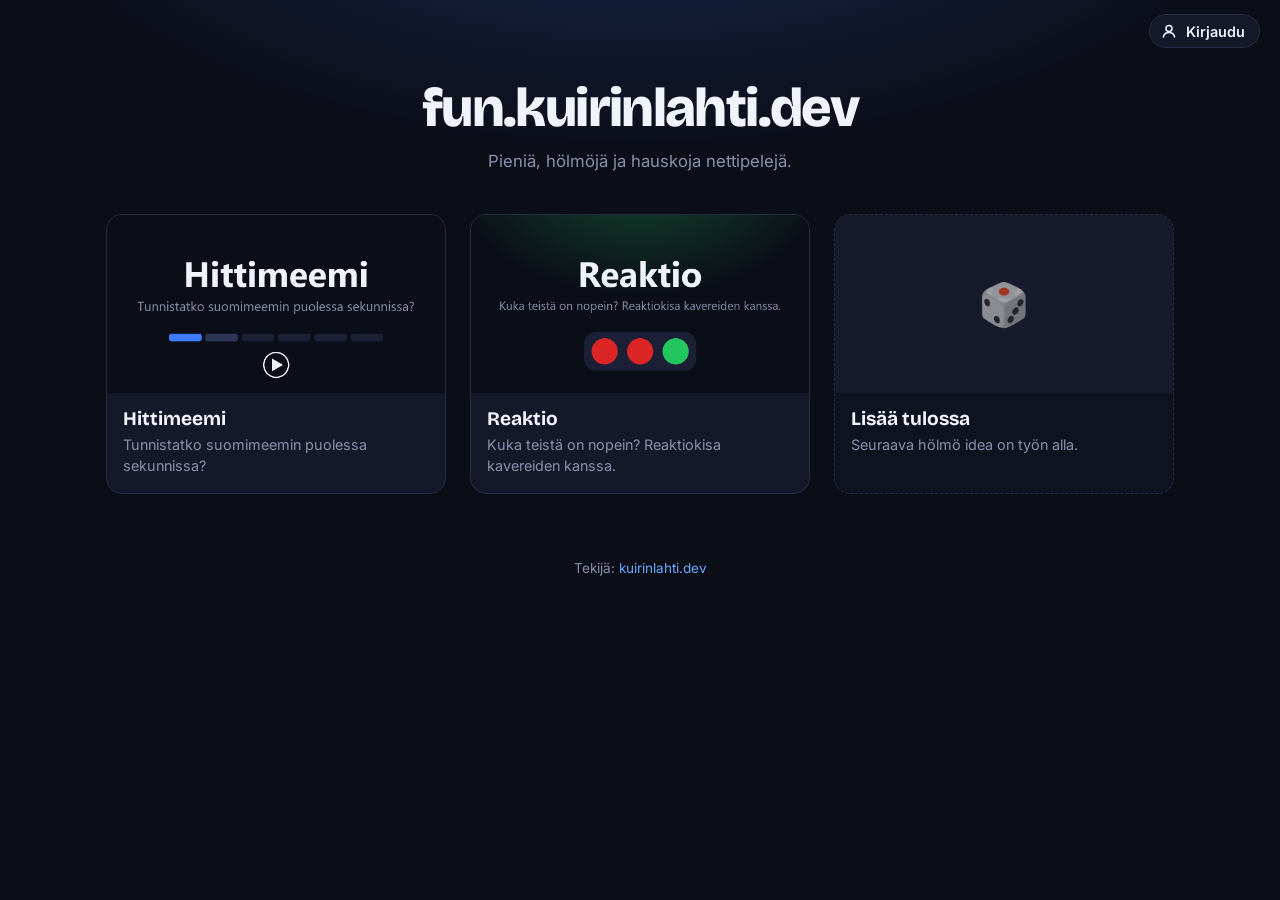
==== commit 6c81f45b: "Accounts, leaderboards, admin panel" ====
--- a/index.html
+++ b/index.html
@@ -23,6 +23,7 @@
   <link rel="preconnect" href="https://fonts.gstatic.com" crossorigin>
   <link href="https://fonts.googleapis.com/css2?family=Bricolage+Grotesque:opsz,wght@12..96,700;12..96,800&family=Inter:wght@400;500;600&display=swap" rel="stylesheet">
   <link rel="stylesheet" href="home.css">
+  <link rel="stylesheet" href="shared/account.css">
 </head>
 <body>
   <header>
@@ -59,6 +60,14 @@
       }
     };
     document.body.appendChild(list);
+
+    // Kirjautumisnappi oikeaan yläkulmaan (account.js tarvitsee net.js:n)
+    for (const src of ["shared/net.js", "shared/account.js"]) {
+      const s = document.createElement("script");
+      s.src = src + "?v=" + Date.now();
+      s.async = false;
+      document.body.appendChild(s);
+    }
   </script>
 </body>
 </html>
--- a/shared/account.css
+++ b/shared/account.css
@@ -0,0 +1,59 @@
+/* Kirjautumisnappi oikeassa yläkulmassa ja tili-ikkuna (shared/account.js).
+   Värit tulevat sivun omista muuttujista, varavärit niiden puuttuessa. */
+.acct { position: absolute; top: 14px; right: 20px; z-index: 40; }
+
+.acct-btn {
+  display: inline-flex; align-items: center; gap: 8px;
+  max-width: 240px; padding: 7px 14px 7px 10px;
+  border-radius: 999px; border: 1px solid var(--border, #272c47);
+  background: var(--surface, #151829); color: var(--text, #f1f3fb);
+  font: 600 0.9rem Inter, system-ui, -apple-system, "Segoe UI", sans-serif;
+  cursor: pointer;
+}
+.acct-btn:hover { border-color: var(--accent-2, #6aa8ff); }
+.acct-btn svg { width: 18px; height: 18px; flex: none; fill: none; stroke: currentColor; stroke-width: 2; stroke-linecap: round; }
+.acct-btn span:not(.acct-dot) { overflow: hidden; text-overflow: ellipsis; white-space: nowrap; }
+.acct-dot { width: 8px; height: 8px; flex: none; border-radius: 50%; background: #f59e0b; }
+
+.acct-dialog {
+  width: min(460px, calc(100vw - 32px)); padding: 28px 26px 22px;
+  border-radius: 16px; border: 1px solid var(--border, #272c47);
+  background: var(--surface, #151829); color: var(--text, #f1f3fb);
+  font: 15px/1.5 Inter, system-ui, -apple-system, "Segoe UI", sans-serif;
+}
+.acct-dialog::backdrop { background: rgba(5, 6, 12, 0.65); }
+.acct-dialog h2 { margin: 0 0 6px; font: 700 1.35rem/1.2 "Bricolage Grotesque", system-ui, sans-serif; overflow-wrap: anywhere; }
+.acct-lead { margin: 0 0 18px; color: var(--muted, #8b91ad); }
+.acct-dialog label { display: block; margin: 0 0 6px; color: var(--muted, #8b91ad); font-size: 0.9rem; }
+.acct-row { display: flex; gap: 8px; }
+.acct-end { justify-content: flex-end; }
+.acct-dialog input {
+  flex: 1; min-width: 0; padding: 10px 12px; border-radius: 10px;
+  border: 1px solid var(--border, #272c47); background: var(--surface-2, #1c2036);
+  color: var(--text, #f1f3fb); font: inherit;
+}
+.acct-dialog input:focus { outline: 2px solid var(--accent-2, #6aa8ff); outline-offset: 1px; }
+.acct-dialog button {
+  padding: 10px 16px; border-radius: 10px; border: 1px solid var(--border, #272c47);
+  background: var(--surface-2, #1c2036); color: var(--text, #f1f3fb);
+  font: 600 0.92rem Inter, system-ui, sans-serif; cursor: pointer; white-space: nowrap;
+}
+.acct-dialog button:hover { border-color: var(--accent-2, #6aa8ff); }
+.acct-dialog button:disabled { opacity: 0.6; cursor: default; }
+.acct-dialog button.acct-primary { background: var(--accent, #3d7bff); border-color: var(--accent, #3d7bff); }
+.acct-dialog button.acct-danger:hover { border-color: #f87171; color: #f87171; }
+.acct-dialog .acct-close {
+  position: absolute; top: 8px; right: 8px; padding: 2px 10px;
+  border: none; background: transparent; color: var(--muted, #8b91ad); font-size: 1.4rem; font-weight: 400;
+}
+.acct-dialog .acct-close:hover { color: var(--text, #f1f3fb); }
+.acct-or { display: flex; align-items: center; gap: 12px; margin: 6px 0 14px; color: var(--muted, #8b91ad); font-size: 0.85rem; }
+.acct-or::before, .acct-or::after { content: ""; flex: 1; height: 1px; background: var(--border, #272c47); }
+.acct-code {
+  margin: 0 0 18px; padding: 16px; border-radius: 12px; text-align: center;
+  border: 1px dashed var(--accent-2, #6aa8ff); background: var(--surface-2, #1c2036);
+  font: 700 1.45rem/1.2 ui-monospace, Consolas, "Cascadia Mono", monospace; letter-spacing: 0.06em;
+  user-select: all;
+}
+.acct-actions { display: grid; gap: 8px; margin-top: 4px; }
+.acct-error { min-height: 1.4em; margin: 8px 0 0; color: #f87171; font-size: 0.9rem; }
